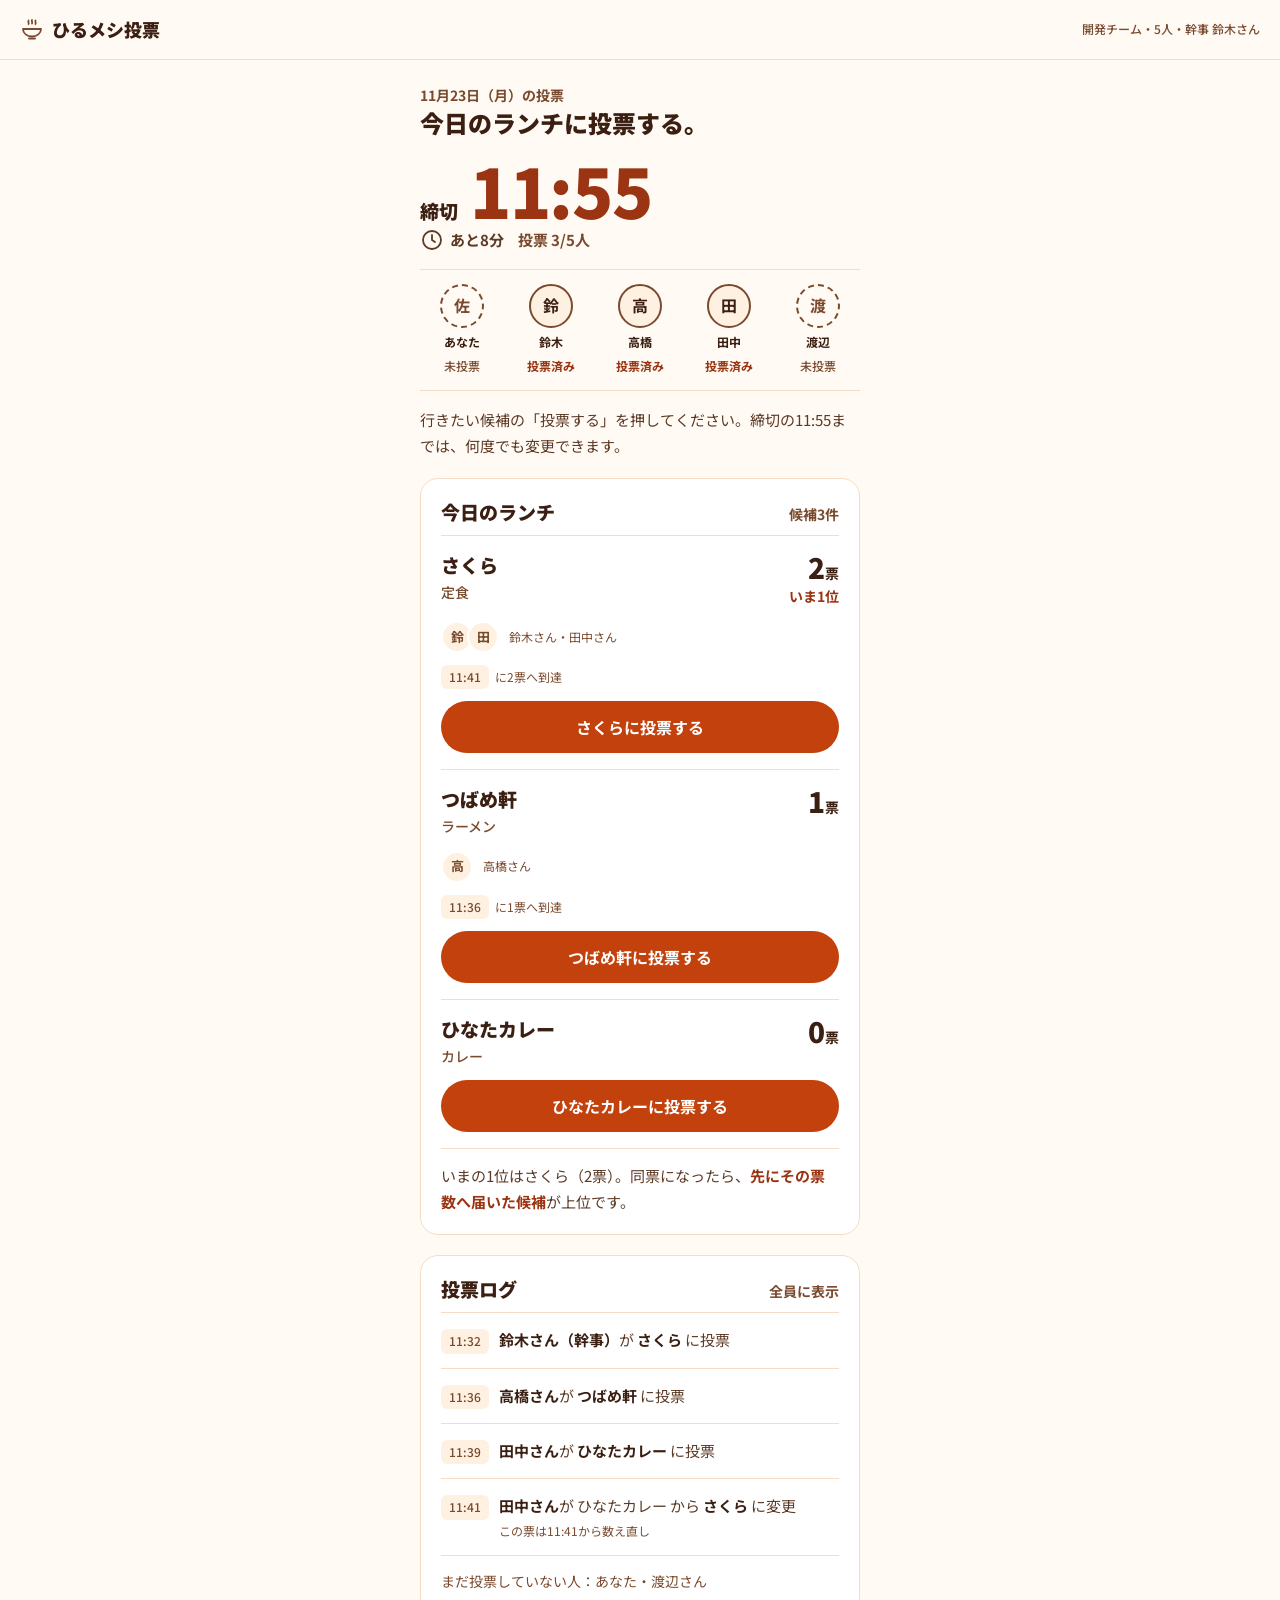
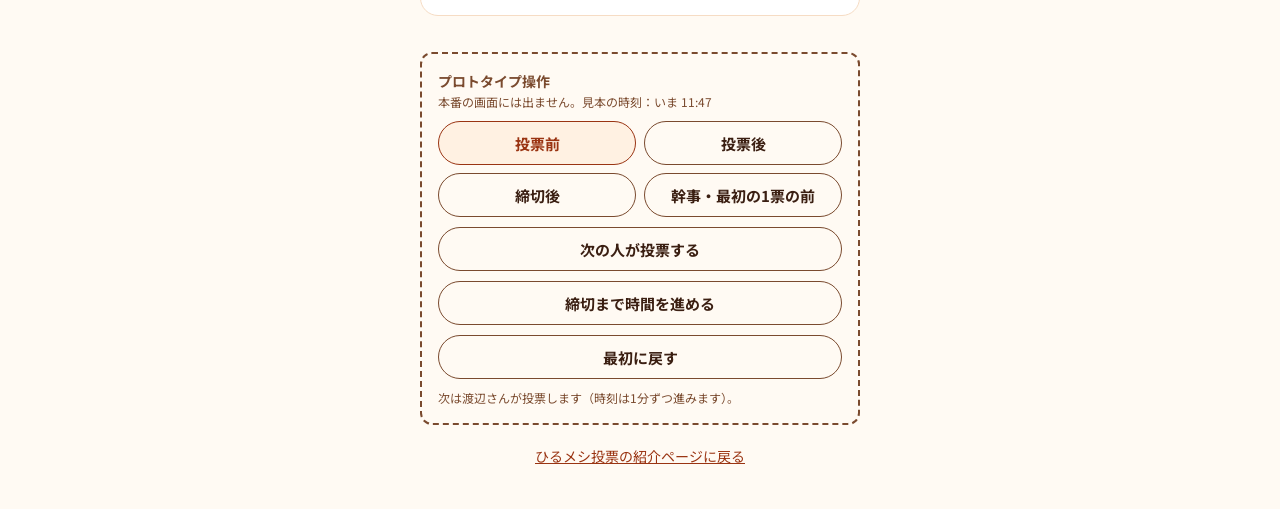
==== vote.html @ b0e90314 "今日の投票画面のプロトタイプを追加 Claude Designのデザイン（B案）をもとに vote.html を実装。 - 候補への投票・変更、投票ログ、締切後のランキング - 同票は先にその票数に届" ====
<!doctype html>
<html lang="ja">
<head>
<meta charset="utf-8">
<meta name="viewport" content="width=device-width, initial-scale=1">
<title>今日の投票画面（見本）｜ひるメシ投票</title>
<meta name="description" content="ひるメシ投票の投票画面のプロトタイプです。見本データで動きます。">
<link rel="preconnect" href="https://fonts.googleapis.com">
<link rel="stylesheet" href="https://fonts.googleapis.com/css2?family=Noto+Sans+JP:wght@500;700;900&amp;display=swap">
<link rel="stylesheet" href="styles.css">
<style>
/* この画面だけで使うレイアウト。色や部品は styles.css を使う */
main { max-width: 480px; margin: 0 auto; padding: 24px 20px 40px; display: flex; flex-direction: column; gap: 20px; }
.intro { display: flex; flex-direction: column; gap: 16px; }
.date { font-size: 14px; font-weight: 700; color: var(--color-note); }
.intro h1 { font-size: 24px; }
.deadline { display: flex; align-items: baseline; gap: 12px; }
.deadline-label { font-size: 19px; font-weight: 900; color: var(--color-heading); }
.deadline-time { font-size: 68px; line-height: 1; font-weight: 900; letter-spacing: -0.02em; color: var(--color-strong); }
.status { display: flex; flex-wrap: wrap; align-items: center; gap: 4px 14px; font-size: 15px; font-weight: 700; }
.status .remain { display: inline-flex; align-items: center; gap: 6px; }
.status .count { color: var(--color-note); }
.editor { display: flex; flex-direction: column; gap: 10px; padding: 14px; border-radius: var(--radius-m); border: 1px solid var(--color-line); background: var(--color-white); }
.editor label { font-size: 14px; font-weight: 700; color: var(--color-note); }
.editor-row { display: flex; gap: 10px; align-items: center; }
.editor-row input { flex: 1; min-width: 0; height: 52px; padding: 0 14px; border-radius: var(--radius-m); border: 1.5px solid var(--color-note); background: var(--color-white); color: var(--color-heading); font-size: 18px; font-weight: 700; }
.editor-row .btn { width: auto; flex-shrink: 0; }
.locked, .notice { display: flex; gap: 6px; align-items: flex-start; }
.notice strong { color: var(--color-strong); }
.notice svg { color: var(--color-strong); flex-shrink: 0; margin-top: 2px; }
.members { list-style: none; margin: 0; padding: 14px 0; display: grid; grid-template-columns: repeat(5, minmax(0, 1fr)); gap: 4px; border-top: 1px solid var(--color-line); border-bottom: 1px solid var(--color-line); }
.members li { display: flex; flex-direction: column; align-items: center; gap: 4px; min-width: 0; }
.members .who { font-size: 12px; font-weight: 700; color: var(--color-heading); }
.members .state { font-size: 12px; font-weight: 500; color: var(--color-note); }
.members .state.done { font-weight: 700; color: var(--color-strong); }
.cand { display: flex; flex-direction: column; gap: 12px; padding: 16px 0; border-top: 1px solid var(--color-line); }
.cand.mine { border-top: 0; outline: 2px solid var(--color-strong); outline-offset: -2px; border-radius: var(--radius-m); padding: 14px 12px; margin: 0 -12px 8px; }
.cand-top { display: flex; justify-content: space-between; align-items: flex-start; gap: 12px; }
.cand-name { display: flex; flex-direction: column; gap: 2px; min-width: 0; }
.cand-name .mine-label { display: inline-flex; align-items: center; gap: 4px; font-size: 14px; font-weight: 700; color: var(--color-strong); }
.cand-name .name { font-size: 19px; line-height: 1.4; font-weight: 900; color: var(--color-heading); }
.cand-name .genre { font-size: 14px; font-weight: 500; color: var(--color-note); }
.cand-count { display: flex; flex-direction: column; align-items: flex-end; gap: 2px; flex-shrink: 0; }
.big-num { font-size: 28px; line-height: 1.1; font-weight: 900; color: var(--color-heading); }
.big-num small { font-size: 14px; font-weight: 700; }
.leader { font-size: 14px; font-weight: 700; color: var(--color-strong); }
.voters { display: flex; flex-wrap: wrap; align-items: center; gap: 8px; }
.voters .names { margin-left: 8px; font-size: 12px; color: var(--color-note); }
.reached { display: flex; align-items: center; gap: 6px; font-size: 12px; color: var(--color-note); }
.reason { padding: 14px 0 12px; border-top: 1px solid var(--color-line); }
.reason strong { color: var(--color-strong); }
.rank { display: flex; align-items: center; gap: 14px; }
.rank-no { width: 40px; flex-shrink: 0; font-size: 19px; font-weight: 900; color: var(--color-heading); }
.rank-no small { font-size: 13px; }
.rank-body { display: flex; flex-direction: column; gap: 4px; flex: 1; min-width: 0; }
.rank-body .name { font-size: 17px; font-weight: 700; color: var(--color-heading); }
.rank-body .name.first { font-size: 19px; font-weight: 900; color: var(--color-main); }
.log { list-style: none; margin: 0; padding: 0; }
.log li { display: flex; align-items: flex-start; gap: 10px; }
.log .badge-time { margin-top: 2px; }
.log .text { display: flex; flex-direction: column; gap: 2px; }
.log strong { color: var(--color-heading); }
.log .sub { font-size: 12px; color: var(--color-note); }
.proto { display: flex; flex-direction: column; gap: 10px; margin-top: 16px; padding: 16px; border: 2px dashed var(--color-note); border-radius: var(--radius-m); }
.proto .title { font-size: 14px; font-weight: 700; color: var(--color-note); }
.proto .sub { font-size: 12px; color: var(--color-note); line-height: 1.5; }
.scenes { display: grid; grid-template-columns: repeat(2, minmax(0, 1fr)); gap: 8px; }
.scenes .btn[aria-pressed="true"] { background: var(--color-bg-soft); border-color: var(--color-strong); color: var(--color-strong); }
.back { text-align: center; font-size: 14px; }
</style>
</head>
<body>
<header class="site-header">
  <a class="brand" href="index.html">
    <svg width="24" height="24" viewBox="0 0 24 24" fill="none" stroke="currentColor" stroke-width="1.8" stroke-linecap="round" stroke-linejoin="round" aria-hidden="true"><path d="M3 12h18c0 4.4-4 7.5-9 7.5S3 16.4 3 12z"></path><path d="M9 21.5h6"></path><path d="M8.5 3.5c-.9 1.2.9 2.2 0 3.5"></path><path d="M12 3c-.9 1.2.9 2.2 0 3.5"></path><path d="M15.5 3.5c-.9 1.2.9 2.2 0 3.5"></path></svg>
    <span>ひるメシ投票</span>
  </a>
  <span class="team" id="team-line"></span>
</header>

<main id="app" aria-live="polite"></main>

<script>
/*
  今日の投票画面のプロトタイプ。
  データは見本で、保存はしません（PRDの「やらないこと」）。
  時刻は「0時からの分」で持ちます（例: 11:55 = 715）。
*/
(function () {
  var MEMBERS = [
    { id: 'me', name: '佐藤' },
    { id: 'suzuki', name: '鈴木' },
    { id: 'takahashi', name: '高橋' },
    { id: 'tanaka', name: '田中' },
    { id: 'watanabe', name: '渡辺' }
  ];
  var CANDS = [
    { id: 'sakura', name: 'さくら', genre: '定食' },
    { id: 'tsubame', name: 'つばめ軒', genre: 'ラーメン' },
    { id: 'hinata', name: 'ひなたカレー', genre: 'カレー' }
  ];
  var SCENES = [
    { id: 'before', label: '投票前' },
    { id: 'after', label: '投票後' },
    { id: 'closed', label: '締切後' },
    { id: 'organizer', label: '幹事・最初の1票の前' }
  ];

  // 決定ルール（PRD）:
  // 1. 締切時点で票がいちばん多い候補に決定
  // 2. 同票なら、その票数に先に到達した候補が上位
  // 3. 到達時刻は「今有効な票」だけで数える。変更した票は変更した時刻から数え直す
  function initial(scene) {
    var base = [
      { t: 692, type: 'vote', who: 'suzuki', to: 'sakura' },
      { t: 696, type: 'vote', who: 'takahashi', to: 'tsubame' },
      { t: 699, type: 'vote', who: 'tanaka', to: 'hinata' },
      { t: 701, type: 'change', who: 'tanaka', from: 'hinata', to: 'sakura' }
    ];
    var mine = { t: 708, type: 'vote', who: 'me', to: 'tsubame' };
    var s = { scene: scene, events: base, now: 707, deadline: 715, draft: '11:55', closed: false, editOpen: false };
    if (scene === 'organizer') { s.events = []; s.now = 680; }
    if (scene === 'after') { s.events = base.concat([mine]); s.now = 708; }
    if (scene === 'closed') { s.events = base.concat([mine]); s.now = 715; s.closed = true; }
    return s;
  }

  var state = initial('before');

  function fmt(m) { return Math.floor(m / 60) + ':' + String(m % 60).padStart(2, '0'); }
  function parse(s) {
    var m = /^(\d{1,2}):(\d{2})$/.exec(s || '');
    return m ? Number(m[1]) * 60 + Number(m[2]) : null;
  }
  function isOrganizer() { return state.scene === 'organizer'; }
  function memberLabel(id) {
    if (id === 'me') return isOrganizer() ? 'あなた（幹事）' : 'あなた';
    var m = MEMBERS.filter(function (x) { return x.id === id; })[0];
    var label = m.name + 'さん';
    if (id === 'suzuki' && !isOrganizer()) label += '（幹事）';
    return label;
  }
  function plainLabel(id) { return memberLabel(id).replace('（幹事）', ''); }
  function candName(id) { return CANDS.filter(function (c) { return c.id === id; })[0].name; }

  // 各メンバーの「今有効な票」（最後の投票か変更）
  function lastVotes(events) {
    var last = {};
    events.forEach(function (e) {
      if (e.type === 'vote' || e.type === 'change') last[e.who] = { to: e.to, t: e.t };
    });
    return last;
  }

  // 候補ごとの票数と到達時刻、ランキング
  function tally() {
    var last = lastVotes(state.events);
    var stats = CANDS.map(function (c, i) {
      var vs = MEMBERS.filter(function (m) { return last[m.id] && last[m.id].to === c.id; })
        .map(function (m) { return { id: m.id, t: last[m.id].t }; })
        .sort(function (a, b) { return a.t - b.t; });
      return { c: c, i: i, vs: vs, count: vs.length, reached: vs.length ? vs[vs.length - 1].t : null };
    });
    var ranked = stats.slice().sort(function (a, b) {
      return (b.count - a.count) || ((a.reached == null ? 9999 : a.reached) - (b.reached == null ? 9999 : b.reached)) || (a.i - b.i);
    });
    return { last: last, stats: stats, ranked: ranked };
  }

  // ---------- 操作 ----------
  function pick(id) {
    if (state.closed) return;
    var last = lastVotes(state.events);
    var now = state.now + 1;
    var current = last.me ? last.me.to : null;
    if (current === id || now > state.deadline) return;
    state.events = state.events.concat([current
      ? { t: now, type: 'change', who: 'me', from: current, to: id }
      : { t: now, type: 'vote', who: 'me', to: id }]);
    state.now = now;
    state.editOpen = false;
    render();
  }
  function nextVoter() {
    var last = lastVotes(state.events);
    return MEMBERS.filter(function (m) { return m.id !== 'me' && !last[m.id]; })[0] || null;
  }
  function nextVote() {
    var m = nextVoter();
    var now = state.now + 1;
    if (state.closed || !m || now > state.deadline) return;
    var n = state.events.filter(function (e) { return e.type === 'vote' || e.type === 'change'; }).length;
    state.events = state.events.concat([{ t: now, type: 'vote', who: m.id, to: CANDS[n % CANDS.length].id }]);
    state.now = now;
    state.editOpen = false;
    render();
  }
  function advance() {
    if (state.closed) return;
    state.now = state.deadline;
    state.closed = true;
    state.editOpen = false;
    render();
  }
  function saveDeadline() {
    var hasVote = state.events.some(function (e) { return e.type === 'vote'; });
    var v = parse(state.draft);
    if (hasVote || v === null || v <= state.now || v === state.deadline) return;
    state.events = state.events.concat([{ t: state.now, type: 'deadline', from: fmt(state.deadline), to: fmt(v) }]);
    state.deadline = v;
    state.editOpen = false;
    render();
  }

  // ---------- 表示 ----------
  var ICON_CLOCK = '<svg width="24" height="24" viewBox="0 0 24 24" fill="none" stroke="currentColor" stroke-width="1.8" stroke-linecap="round" stroke-linejoin="round" aria-hidden="true"><circle cx="12" cy="12" r="9"></circle><path d="M12 7v5l3 2"></path></svg>';
  var ICON_CHECK = '<svg width="24" height="24" viewBox="0 0 24 24" fill="none" stroke="currentColor" stroke-width="1.8" stroke-linecap="round" stroke-linejoin="round" aria-hidden="true"><path d="M5 12.5l4.5 4.5L19 7.5"></path></svg>';
  var ICON_LOCK = '<svg width="24" height="24" viewBox="0 0 24 24" fill="none" stroke="currentColor" stroke-width="1.8" stroke-linecap="round" stroke-linejoin="round" aria-hidden="true"><rect x="5" y="11" width="14" height="9" rx="2"></rect><path d="M8 11V8a4 4 0 0 1 8 0v3"></path></svg>';

  function render() {
    var T = tally();
    var last = T.last, stats = T.stats, ranked = T.ranked;
    var myVote = last.me ? last.me.to : null;
    var closed = state.closed;
    var lead = ranked[0], second = ranked[1];
    var tie = lead.count > 0 && second.count === lead.count;
    var hasVote = state.events.some(function (e) { return e.type === 'vote'; });
    var deadline = fmt(state.deadline);
    var h = [];

    document.getElementById('team-line').textContent = isOrganizer() ? '開発チーム・5人・幹事 あなた' : '開発チーム・5人・幹事 鈴木さん';

    // 見出し・締切
    h.push('<section class="intro">');
    h.push('<div><p class="date">11月23日（月）の投票</p><h1>' +
      (closed ? '今日のランチが決まりました。' : (myVote ? '投票しました。' : '今日のランチに投票する。')) + '</h1></div>');
    h.push('<div><div class="deadline"><span class="deadline-label">' + (closed ? '締切済み' : '締切') + '</span><span class="deadline-time">' + deadline + '</span></div>');
    h.push('<div class="status"><span class="remain">' + ICON_CLOCK + (closed ? '締切済み' : 'あと' + (state.deadline - state.now) + '分') + '</span><span class="count">投票 ' + Object.keys(last).length + '/5人</span></div>');
    if (isOrganizer() && !closed && !hasVote) {
      h.push('<button type="button" class="text-link" data-action="toggle-edit" aria-expanded="' + state.editOpen + '" aria-controls="deadline-editor">' + (state.editOpen ? '閉じる' : '締切を変更') + '</button>');
      if (state.editOpen) {
        h.push('<div class="editor" id="deadline-editor"><label for="deadline-input">新しい締切</label>' +
          '<div class="editor-row"><input id="deadline-input" type="time" value="' + state.draft + '">' +
          '<button type="button" class="btn btn-secondary" data-action="save-deadline">変更する</button></div>' +
          '<p class="note">締切を変えられるのは幹事だけで、最初の1票が入る前までです。</p></div>');
      }
    }
    if (isOrganizer() && !closed && hasVote) {
      h.push('<p class="note locked">' + ICON_LOCK + '最初の1票が入ったため、締切は変更できません。</p>');
    }
    h.push('</div>');

    // メンバーの投票状況
    h.push('<ul class="members" aria-label="メンバーの投票状況">');
    MEMBERS.forEach(function (m) {
      var voted = !!last[m.id];
      h.push('<li><span class="dot ' + (voted ? 'voted' : 'waiting') + '" aria-hidden="true">' + m.name.slice(0, 1) + '</span>' +
        '<span class="who">' + (m.id === 'me' ? 'あなた' : m.name) + '</span>' +
        '<span class="state' + (voted ? ' done' : '') + '">' + (voted ? '投票済み' : (closed ? '投票なし' : '未投票')) + '</span></li>');
    });
    h.push('</ul>');

    if (!closed && !myVote) {
      h.push('<p>行きたい候補の「投票する」を押してください。締切の' + deadline + 'までは、何度でも変更できます。</p>');
    }
    if (!closed && myVote) {
      h.push('<p class="notice">' + ICON_CHECK + '<span><strong>' + candName(myVote) + 'に投票しました（' + fmt(last.me.t) + '）。</strong>締切の' + deadline + 'までは、ほかの候補に変更できます。</span></p>');
    }
    h.push('</section>');

    if (closed) {
      // 結論の帯
      var reason = tie
        ? '同じ' + lead.count + '票の' + second.c.name + 'より、先に' + lead.count + '票に届いたのは、' + lead.c.name + '（' + fmt(lead.reached) + '）でした。'
        : (lead.count > 0
          ? 'いちばん票が多かったのは、' + lead.c.name + '（' + lead.count + '票）でした。'
          : '票が入らなかったため、候補の1番目の' + lead.c.name + 'に決まりました。');
      h.push('<section class="result-band" aria-label="決定"><span class="label">今日のランチに決定</span><span class="name">' + lead.c.name + '</span><p>' + reason + '</p></section>');

      // ランキング
      h.push('<section class="card"><div class="card-head"><h2>ランキング</h2><span>' + deadline + ' 締切時点</span></div>');
      ranked.forEach(function (st, i) {
        h.push('<div class="row rank"><span class="rank-no">' + (i + 1) + '<small>位</small></span><div class="rank-body">' +
          '<span class="name' + (i === 0 ? ' first' : '') + '">' + st.c.name + '</span>' +
          (st.count ? '<span class="reached"><span class="badge-time">' + fmt(st.reached) + '</span>に' + st.count + '票へ到達</span>' : '') +
          '</div><span class="big-num">' + st.count + '<small>票</small></span></div>');
      });
      h.push('<p class="row note">同票のときは、その票数に先に届いた候補が上位です。変更した票は、変更した時刻から数え直しています。</p></section>');
    } else {
      // 候補と投票ボタン
      h.push('<section class="card"><div class="card-head"><h2>今日のランチ</h2><span>候補3件</span></div>');
      stats.forEach(function (st) {
        var mine = myVote === st.c.id;
        h.push('<div class="cand' + (mine ? ' mine' : '') + '"><div class="cand-top"><div class="cand-name">' +
          (mine ? '<span class="mine-label">' + ICON_CHECK + 'あなたの投票</span>' : '') +
          '<span class="name">' + st.c.name + '</span><span class="genre">' + st.c.genre + '</span></div>' +
          '<div class="cand-count"><span class="big-num">' + st.count + '<small>票</small></span>' +
          (st.count > 0 && lead.c.id === st.c.id ? '<span class="leader">いま1位</span>' : '') + '</div></div>');
        if (st.count > 0) {
          h.push('<div class="voters"><div>' + st.vs.map(function (v) {
            return '<span class="avatar" title="' + memberLabel(v.id) + '">' + MEMBERS.filter(function (m) { return m.id === v.id; })[0].name.slice(0, 1) + '</span>';
          }).join('') + '</div><span class="names">' + st.vs.map(function (v) { return plainLabel(v.id); }).join('・') + '</span></div>');
          h.push('<div class="reached"><span class="badge-time">' + fmt(st.reached) + '</span>に' + st.count + '票へ到達</div>');
        }
        if (!myVote) h.push('<button type="button" class="btn btn-primary" data-action="pick" data-id="' + st.c.id + '">' + st.c.name + 'に投票する</button>');
        else if (!mine) h.push('<button type="button" class="btn btn-secondary" data-action="pick" data-id="' + st.c.id + '">' + st.c.name + 'に変更する</button>');
        h.push('</div>');
      });
      var r;
      if (lead.count === 0) r = 'まだ票がありません。同票なら、その票数に先に届いた候補が上位になります。';
      else if (tie) r = 'いまの1位は' + lead.c.name + '。同じ' + lead.count + '票の' + second.c.name + 'より<strong>先に' + lead.count + '票へ到達</strong>（' + fmt(lead.reached) + '）しています。';
      else r = 'いまの1位は' + lead.c.name + '（' + lead.count + '票）。同票になったら、<strong>先にその票数へ届いた候補</strong>が上位です。';
      h.push('<p class="reason">' + r + '</p></section>');
    }

    // 投票ログ
    var events = closed ? state.events.concat([{ t: state.deadline, type: 'close', to: lead.c.id }]) : state.events;
    h.push('<section class="card"><div class="card-head"><h2>投票ログ</h2><span>全員に表示</span></div>');
    if (!events.length) h.push('<p class="row">まだ投票はありません。</p>');
    h.push('<ol class="log">');
    events.forEach(function (e) {
      var text;
      if (e.type === 'vote') text = '<span><strong>' + memberLabel(e.who) + '</strong>が <strong>' + candName(e.to) + '</strong> に投票</span>';
      if (e.type === 'change') text = '<span><strong>' + memberLabel(e.who) + '</strong>が ' + candName(e.from) + ' から <strong>' + candName(e.to) + '</strong> に変更</span><span class="sub">この票は' + fmt(e.t) + 'から数え直し</span>';
      if (e.type === 'deadline') text = '<span>幹事が締切を ' + e.from + ' から <strong>' + e.to + '</strong> に変更</span>';
      if (e.type === 'close') text = '<span>締切。<strong>' + candName(e.to) + '</strong> に決定</span>';
      h.push('<li class="row"><span class="badge-time">' + fmt(e.t) + '</span><div class="text">' + text + '</div></li>');
    });
    h.push('</ol>');
    var notVoted = MEMBERS.filter(function (m) { return !last[m.id]; }).map(function (m) { return plainLabel(m.id); });
    h.push('<p class="row note">' + (notVoted.length ? (closed ? '投票しなかった人：' : 'まだ投票していない人：') + notVoted.join('・') : '全員が投票しました。') + '</p></section>');

    // プロトタイプ操作（本番には出さない）
    var nv = nextVoter();
    h.push('<section class="proto" aria-label="プロトタイプ操作"><div><p class="title">プロトタイプ操作</p>' +
      '<p class="sub">本番の画面には出ません。見本の時刻：いま ' + fmt(state.now) + '</p></div>');
    h.push('<div class="scenes" role="group" aria-label="場面を切り替える">' + SCENES.map(function (sc) {
      return '<button type="button" class="btn btn-secondary btn-small" data-action="scene" data-id="' + sc.id + '" aria-pressed="' + (state.scene === sc.id) + '">' + sc.label + '</button>';
    }).join('') + '</div>');
    h.push('<button type="button" class="btn btn-secondary btn-small" data-action="next"' + (closed || !nv ? ' disabled' : '') + '>次の人が投票する</button>');
    h.push('<button type="button" class="btn btn-secondary btn-small" data-action="advance"' + (closed ? ' disabled' : '') + '>締切まで時間を進める</button>');
    h.push('<button type="button" class="btn btn-secondary btn-small" data-action="reset">最初に戻す</button>');
    h.push('<p class="sub">' + (closed ? '締切後です。「最初に戻す」で始めからやり直せます。' : (nv ? '次は' + plainLabel(nv.id) + 'が投票します（時刻は1分ずつ進みます）。' : 'あなた以外の全員が投票済みです。')) + '</p></section>');

    h.push('<p class="back"><a href="index.html">ひるメシ投票の紹介ページに戻る</a></p>');

    document.getElementById('app').innerHTML = h.join('');
  }

  // ボタン操作をまとめて受け取る
  document.getElementById('app').addEventListener('click', function (ev) {
    var b = ev.target.closest('button[data-action]');
    if (!b || b.disabled) return;
    var a = b.getAttribute('data-action');
    if (a === 'pick') pick(b.getAttribute('data-id'));
    if (a === 'next') nextVote();
    if (a === 'advance') advance();
    if (a === 'reset') { state = initial(state.scene); render(); }
    if (a === 'scene') { state = initial(b.getAttribute('data-id')); render(); }
    if (a === 'toggle-edit') { state.editOpen = !state.editOpen; state.draft = fmt(state.deadline); render(); }
    if (a === 'save-deadline') saveDeadline();
  });
  document.getElementById('app').addEventListener('input', function (ev) {
    if (ev.target.id === 'deadline-input') state.draft = ev.target.value;
  });

  render();
})();
</script>
</body>
</html>
---- styles.css ----
/*
  ひるメシ投票の共通スタイル
  DESIGN.md のルールをそのままコードにしたものです。
  新しい画面はここにある色・部品を使い、同じ指定を各ページに書かないようにします。
*/

/* ---------- 色・文字・角の丸み（DESIGN.md「色」「文字」「角の丸み」） ---------- */
:root {
  --color-main: #C2410C;        /* メイン: 押す場所と結論だけ */
  --color-strong: #9A3412;      /* 強調 */
  --color-heading: #3B1F12;     /* 見出しの文字 */
  --color-body: #5C3A26;        /* 本文の文字 */
  --color-note: #7A4A2E;        /* 補足の文字 */
  --color-bg: #FFFAF3;          /* 背景 */
  --color-bg-soft: #FFF1E2;     /* 背景（薄いオレンジ） */
  --color-line: #F6DCC4;        /* 線 */
  --color-white: #FFFFFF;
  --color-spark: #FFD24D;       /* 差し色: 濃い背景の上だけ */

  --font: "Noto Sans JP", "Hiragino Kaku Gothic ProN", "Hiragino Sans", Meiryo, sans-serif;

  --radius-s: 6px;              /* 小: 時刻バッジ */
  --radius-m: 12px;             /* 中: 入力欄、小さな囲み */
  --radius-l: 18px;             /* 大: カード */
  --radius-round: 999px;        /* 丸: ボタン */
}

/* ---------- 土台 ---------- */
* { box-sizing: border-box; }
body {
  margin: 0;
  background: var(--color-bg);
  color: var(--color-body);
  font-family: var(--font);
  font-size: 15px;
  line-height: 1.7;
  font-variant-numeric: tabular-nums;
}
a { color: var(--color-strong); }
a:hover { color: var(--color-heading); }
button, input { font-family: inherit; }
button:focus-visible, input:focus-visible, a:focus-visible {
  outline: 3px solid var(--color-spark);
  outline-offset: 2px;
}
h1, h2, h3 { margin: 0; color: var(--color-heading); font-weight: 900; line-height: 1.35; }
p { margin: 0; }
.note { font-size: 14px; color: var(--color-note); line-height: 1.6; }

/* ---------- ボタン（DESIGN.md「部品」） ---------- */
.btn {
  display: flex; align-items: center; justify-content: center;
  width: 100%; min-height: 52px; padding: 0 24px;
  border-radius: var(--radius-round);
  font-size: 16px; font-weight: 700; cursor: pointer; text-decoration: none;
}
.btn-primary { border: 0; background: var(--color-main); color: var(--color-white); }
.btn-secondary { border: 1.5px solid var(--color-note); background: var(--color-bg); color: var(--color-heading); }
.btn-small { min-height: 44px; font-size: 15px; padding: 0 20px; }
.btn[disabled] { opacity: .45; cursor: not-allowed; }
.text-link {
  min-height: 44px; padding: 0 2px; border: 0; background: transparent;
  color: var(--color-strong); font-size: 14px; font-weight: 700;
  text-decoration: underline; text-underline-offset: 3px; cursor: pointer;
}

/* ---------- カード ---------- */
.card {
  display: flex; flex-direction: column;
  padding: 20px 20px 8px;
  border-radius: var(--radius-l);
  background: var(--color-white);
  border: 1px solid var(--color-line);
}
.card-head { display: flex; align-items: baseline; justify-content: space-between; gap: 8px; padding-bottom: 8px; }
.card-head h2 { font-size: 19px; line-height: 1.4; }
.card-head span { font-size: 14px; font-weight: 700; color: var(--color-note); }
.row { padding: 14px 0; border-top: 1px solid var(--color-line); }

/* ---------- 時刻バッジ ---------- */
.badge-time {
  display: inline-flex; align-items: center; flex-shrink: 0;
  padding: 2px 8px; border-radius: var(--radius-s);
  background: var(--color-bg-soft); color: var(--color-note);
  font-size: 12px; font-weight: 500;
}

/* ---------- 結論の帯 ---------- */
.result-band {
  display: flex; flex-direction: column; gap: 8px;
  padding: 22px 20px; border-radius: var(--radius-l);
  background: var(--color-main); color: var(--color-white);
}
.result-band .label { font-size: 14px; font-weight: 700; }
.result-band .name { font-size: 36px; line-height: 1.25; font-weight: 900; }

/* ---------- 人のアイコン ---------- */
.dot {
  display: inline-flex; align-items: center; justify-content: center;
  width: 44px; height: 44px; border-radius: 50%;
  font-size: 16px; font-weight: 700;
}
.dot.voted { background: var(--color-bg-soft); border: 2px solid var(--color-note); color: var(--color-heading); }
.dot.waiting { background: transparent; border: 2px dashed var(--color-note); color: var(--color-note); }
.avatar {
  display: inline-flex; align-items: center; justify-content: center;
  width: 32px; height: 32px; margin-right: -6px; border-radius: 50%;
  background: var(--color-bg-soft); border: 2px solid var(--color-white);
  color: var(--color-note); font-size: 13px; font-weight: 700;
}

/* ---------- ページ共通のヘッダー ---------- */
.site-header {
  display: flex; align-items: center; justify-content: space-between; gap: 12px;
  padding: 14px 20px; border-bottom: 1px solid var(--color-line);
}
.site-header .brand { display: flex; align-items: center; gap: 8px; color: var(--color-note); text-decoration: none; }
.site-header .brand span { font-size: 18px; font-weight: 900; color: var(--color-heading); }
.site-header .team { font-size: 12px; font-weight: 500; color: var(--color-note); }

@media (prefers-reduced-motion: reduce) { html { scroll-behavior: auto; } }
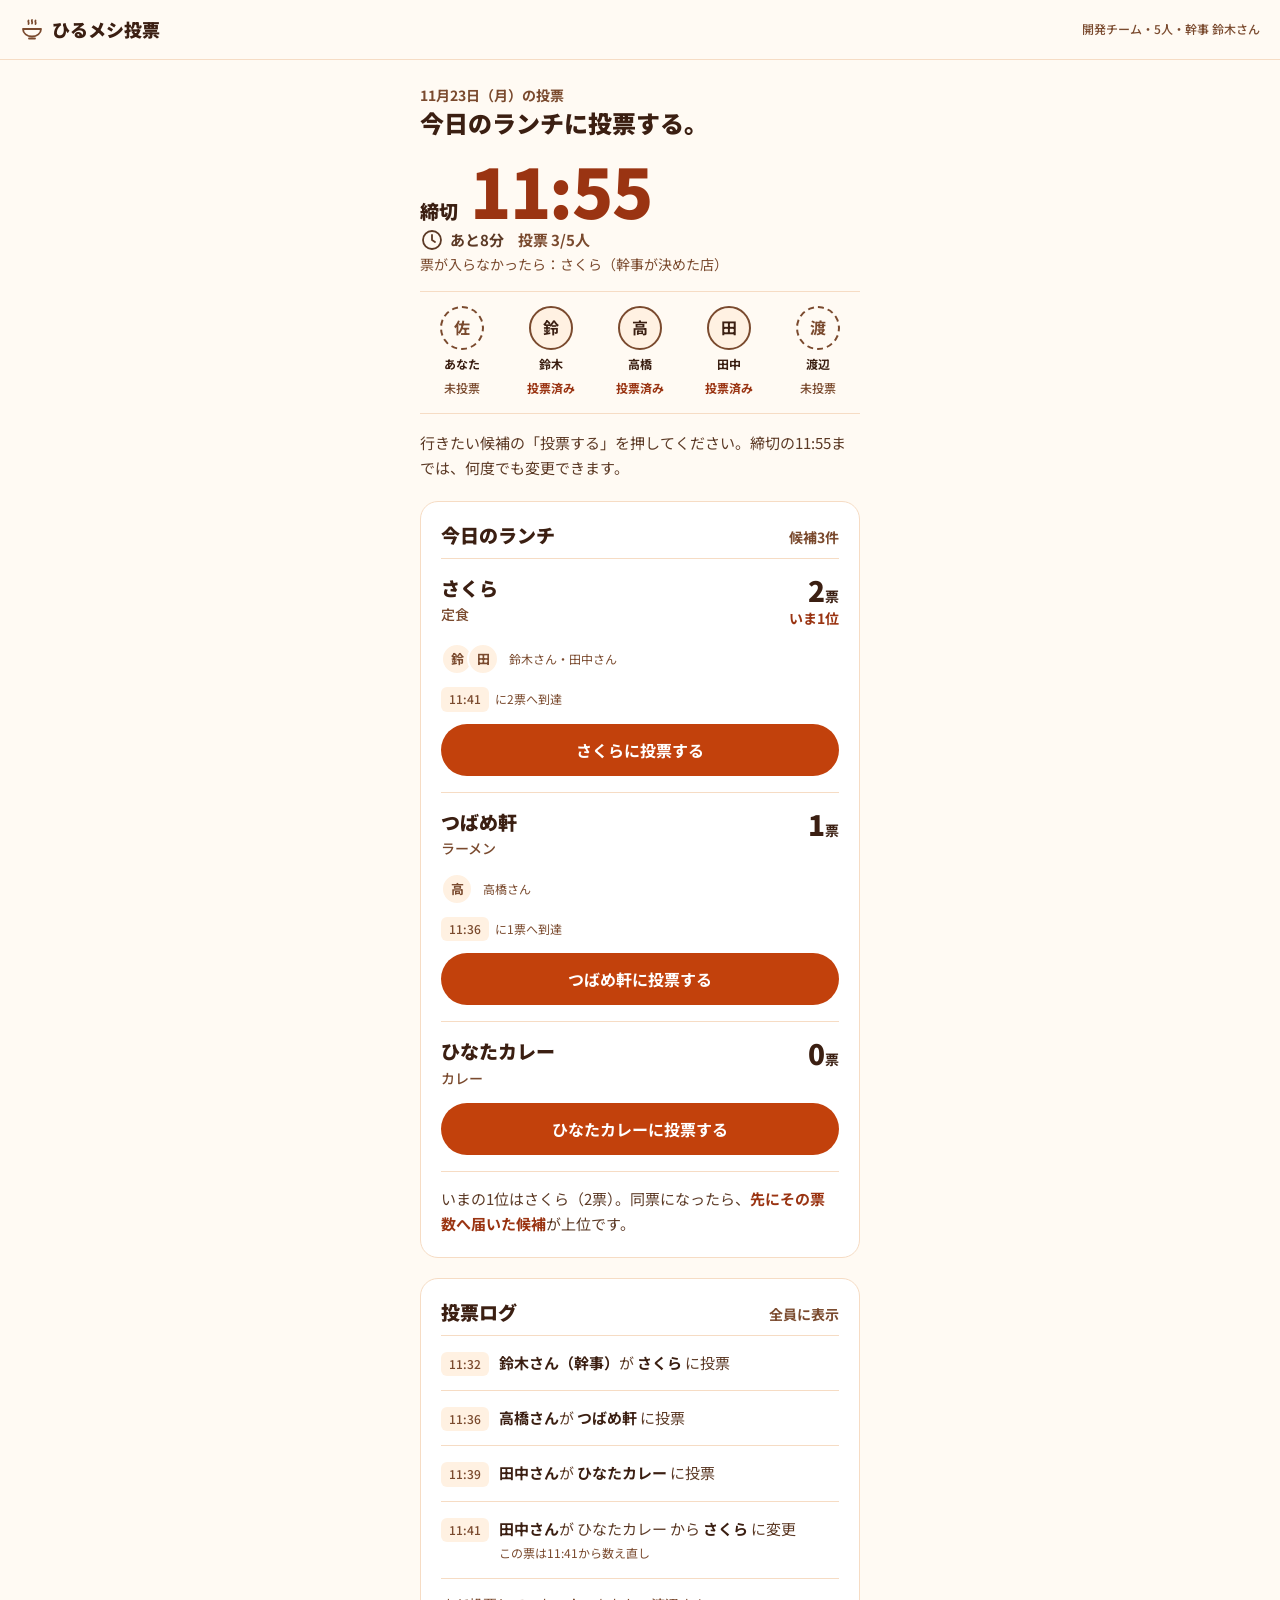
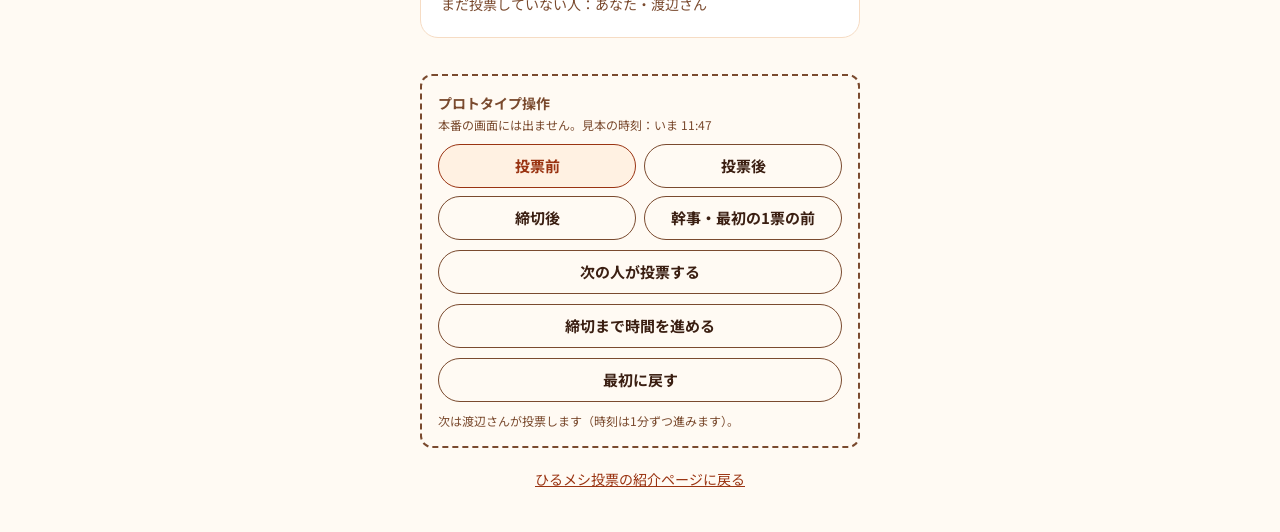
==== commit 4f889374: "1票も入らなかったときは幹事が事前に決めた店に決定する レビューコメントに対応。 - 幹事は締切と一緒に「票が入らなかったときの店」を設定できる（最初の1票の前まで） - メンバーにも「票が入らなかっ" ====
--- a/vote.html
+++ b/vote.html
@@ -23,7 +23,7 @@
 .editor { display: flex; flex-direction: column; gap: 10px; padding: 14px; border-radius: var(--radius-m); border: 1px solid var(--color-line); background: var(--color-white); }
 .editor label { font-size: 14px; font-weight: 700; color: var(--color-note); }
 .editor-row { display: flex; gap: 10px; align-items: center; }
-.editor-row input { flex: 1; min-width: 0; height: 52px; padding: 0 14px; border-radius: var(--radius-m); border: 1.5px solid var(--color-note); background: var(--color-white); color: var(--color-heading); font-size: 18px; font-weight: 700; }
+.editor-row input, .editor-row select { flex: 1; min-width: 0; height: 52px; padding: 0 14px; border-radius: var(--radius-m); border: 1.5px solid var(--color-note); background: var(--color-white); color: var(--color-heading); font-size: 18px; font-weight: 700; }
 .editor-row .btn { width: auto; flex-shrink: 0; }
 .locked, .notice { display: flex; gap: 6px; align-items: flex-start; }
 .notice strong { color: var(--color-strong); }
@@ -110,6 +110,7 @@
   // 1. 締切時点で票がいちばん多い候補に決定
   // 2. 同票なら、その票数に先に到達した候補が上位
   // 3. 到達時刻は「今有効な票」だけで数える。変更した票は変更した時刻から数え直す
+  // 4. 1票も入らなかったら、幹事が事前に決めた店（fallback）に決定
   function initial(scene) {
     var base = [
       { t: 692, type: 'vote', who: 'suzuki', to: 'sakura' },
@@ -118,7 +119,8 @@
       { t: 701, type: 'change', who: 'tanaka', from: 'hinata', to: 'sakura' }
     ];
     var mine = { t: 708, type: 'vote', who: 'me', to: 'tsubame' };
-    var s = { scene: scene, events: base, now: 707, deadline: 715, draft: '11:55', closed: false, editOpen: false };
+    // fallback: 1票も入らなかったときに決まる店（幹事が事前に決める）
+    var s = { scene: scene, events: base, now: 707, deadline: 715, draft: '11:55', fallback: 'sakura', draftFallback: 'sakura', closed: false, editOpen: false };
     if (scene === 'organizer') { s.events = []; s.now = 680; }
     if (scene === 'after') { s.events = base.concat([mine]); s.now = 708; }
     if (scene === 'closed') { s.events = base.concat([mine]); s.now = 715; s.closed = true; }
@@ -162,7 +164,9 @@
       return { c: c, i: i, vs: vs, count: vs.length, reached: vs.length ? vs[vs.length - 1].t : null };
     });
     var ranked = stats.slice().sort(function (a, b) {
-      return (b.count - a.count) || ((a.reached == null ? 9999 : a.reached) - (b.reached == null ? 9999 : b.reached)) || (a.i - b.i);
+      return (b.count - a.count) || ((a.reached == null ? 9999 : a.reached) - (b.reached == null ? 9999 : b.reached)) ||
+        // 全員0票のときは、幹事が決めた店を1位にする
+        ((b.c.id === state.fallback) - (a.c.id === state.fallback)) || (a.i - b.i);
     });
     return { last: last, stats: stats, ranked: ranked };
   }
@@ -202,12 +206,21 @@
     state.editOpen = false;
     render();
   }
-  function saveDeadline() {
+  // 締切と「票が入らなかったときの店」をまとめて保存する（最初の1票の前だけ）
+  function saveSettings() {
     var hasVote = state.events.some(function (e) { return e.type === 'vote'; });
+    if (hasVote) return;
     var v = parse(state.draft);
-    if (hasVote || v === null || v <= state.now || v === state.deadline) return;
-    state.events = state.events.concat([{ t: state.now, type: 'deadline', from: fmt(state.deadline), to: fmt(v) }]);
-    state.deadline = v;
+    var added = [];
+    if (v !== null && v > state.now && v !== state.deadline) {
+      added.push({ t: state.now, type: 'deadline', from: fmt(state.deadline), to: fmt(v) });
+      state.deadline = v;
+    }
+    if (state.draftFallback !== state.fallback) {
+      added.push({ t: state.now, type: 'fallback', from: state.fallback, to: state.draftFallback });
+      state.fallback = state.draftFallback;
+    }
+    state.events = state.events.concat(added);
     state.editOpen = false;
     render();
   }
@@ -237,16 +250,23 @@
     h.push('<div><div class="deadline"><span class="deadline-label">' + (closed ? '締切済み' : '締切') + '</span><span class="deadline-time">' + deadline + '</span></div>');
     h.push('<div class="status"><span class="remain">' + ICON_CLOCK + (closed ? '締切済み' : 'あと' + (state.deadline - state.now) + '分') + '</span><span class="count">投票 ' + Object.keys(last).length + '/5人</span></div>');
     if (isOrganizer() && !closed && !hasVote) {
-      h.push('<button type="button" class="text-link" data-action="toggle-edit" aria-expanded="' + state.editOpen + '" aria-controls="deadline-editor">' + (state.editOpen ? '閉じる' : '締切を変更') + '</button>');
+      h.push('<button type="button" class="text-link" data-action="toggle-edit" aria-expanded="' + state.editOpen + '" aria-controls="deadline-editor">' + (state.editOpen ? '閉じる' : '締切と、票がないときの店を変更') + '</button>');
       if (state.editOpen) {
-        h.push('<div class="editor" id="deadline-editor"><label for="deadline-input">新しい締切</label>' +
-          '<div class="editor-row"><input id="deadline-input" type="time" value="' + state.draft + '">' +
-          '<button type="button" class="btn btn-secondary" data-action="save-deadline">変更する</button></div>' +
-          '<p class="note">締切を変えられるのは幹事だけで、最初の1票が入る前までです。</p></div>');
+        h.push('<div class="editor" id="deadline-editor"><label for="deadline-input">締切</label>' +
+          '<div class="editor-row"><input id="deadline-input" type="time" value="' + state.draft + '"></div>' +
+          '<label for="fallback-select">票が入らなかったときの店</label>' +
+          '<div class="editor-row"><select id="fallback-select">' + CANDS.map(function (c) {
+            return '<option value="' + c.id + '"' + (state.draftFallback === c.id ? ' selected' : '') + '>' + c.name + '</option>';
+          }).join('') + '</select></div>' +
+          '<button type="button" class="btn btn-secondary" data-action="save-settings">変更する</button>' +
+          '<p class="note">変えられるのは幹事だけで、最初の1票が入る前までです。</p></div>');
       }
     }
     if (isOrganizer() && !closed && hasVote) {
-      h.push('<p class="note locked">' + ICON_LOCK + '最初の1票が入ったため、締切は変更できません。</p>');
+      h.push('<p class="note locked">' + ICON_LOCK + '最初の1票が入ったため、締切と、票がないときの店は変更できません。</p>');
+    }
+    if (!closed) {
+      h.push('<p class="note">票が入らなかったら：' + candName(state.fallback) + '（幹事が決めた店）</p>');
     }
     h.push('</div>');
 
@@ -274,7 +294,7 @@
         ? '同じ' + lead.count + '票の' + second.c.name + 'より、先に' + lead.count + '票に届いたのは、' + lead.c.name + '（' + fmt(lead.reached) + '）でした。'
         : (lead.count > 0
           ? 'いちばん票が多かったのは、' + lead.c.name + '（' + lead.count + '票）でした。'
-          : '票が入らなかったため、候補の1番目の' + lead.c.name + 'に決まりました。');
+          : '票が入らなかったため、幹事が事前に決めておいた' + lead.c.name + 'に決まりました。');
       h.push('<section class="result-band" aria-label="決定"><span class="label">今日のランチに決定</span><span class="name">' + lead.c.name + '</span><p>' + reason + '</p></section>');
 
       // ランキング
@@ -323,6 +343,7 @@
       if (e.type === 'vote') text = '<span><strong>' + memberLabel(e.who) + '</strong>が <strong>' + candName(e.to) + '</strong> に投票</span>';
       if (e.type === 'change') text = '<span><strong>' + memberLabel(e.who) + '</strong>が ' + candName(e.from) + ' から <strong>' + candName(e.to) + '</strong> に変更</span><span class="sub">この票は' + fmt(e.t) + 'から数え直し</span>';
       if (e.type === 'deadline') text = '<span>幹事が締切を ' + e.from + ' から <strong>' + e.to + '</strong> に変更</span>';
+      if (e.type === 'fallback') text = '<span>幹事が票がないときの店を ' + candName(e.from) + ' から <strong>' + candName(e.to) + '</strong> に変更</span>';
       if (e.type === 'close') text = '<span>締切。<strong>' + candName(e.to) + '</strong> に決定</span>';
       h.push('<li class="row"><span class="badge-time">' + fmt(e.t) + '</span><div class="text">' + text + '</div></li>');
     });
@@ -357,11 +378,14 @@
     if (a === 'advance') advance();
     if (a === 'reset') { state = initial(state.scene); render(); }
     if (a === 'scene') { state = initial(b.getAttribute('data-id')); render(); }
-    if (a === 'toggle-edit') { state.editOpen = !state.editOpen; state.draft = fmt(state.deadline); render(); }
-    if (a === 'save-deadline') saveDeadline();
+    if (a === 'toggle-edit') { state.editOpen = !state.editOpen; state.draft = fmt(state.deadline); state.draftFallback = state.fallback; render(); }
+    if (a === 'save-settings') saveSettings();
   });
   document.getElementById('app').addEventListener('input', function (ev) {
     if (ev.target.id === 'deadline-input') state.draft = ev.target.value;
+  });
+  document.getElementById('app').addEventListener('change', function (ev) {
+    if (ev.target.id === 'fallback-select') state.draftFallback = ev.target.value;
   });
 
   render();
